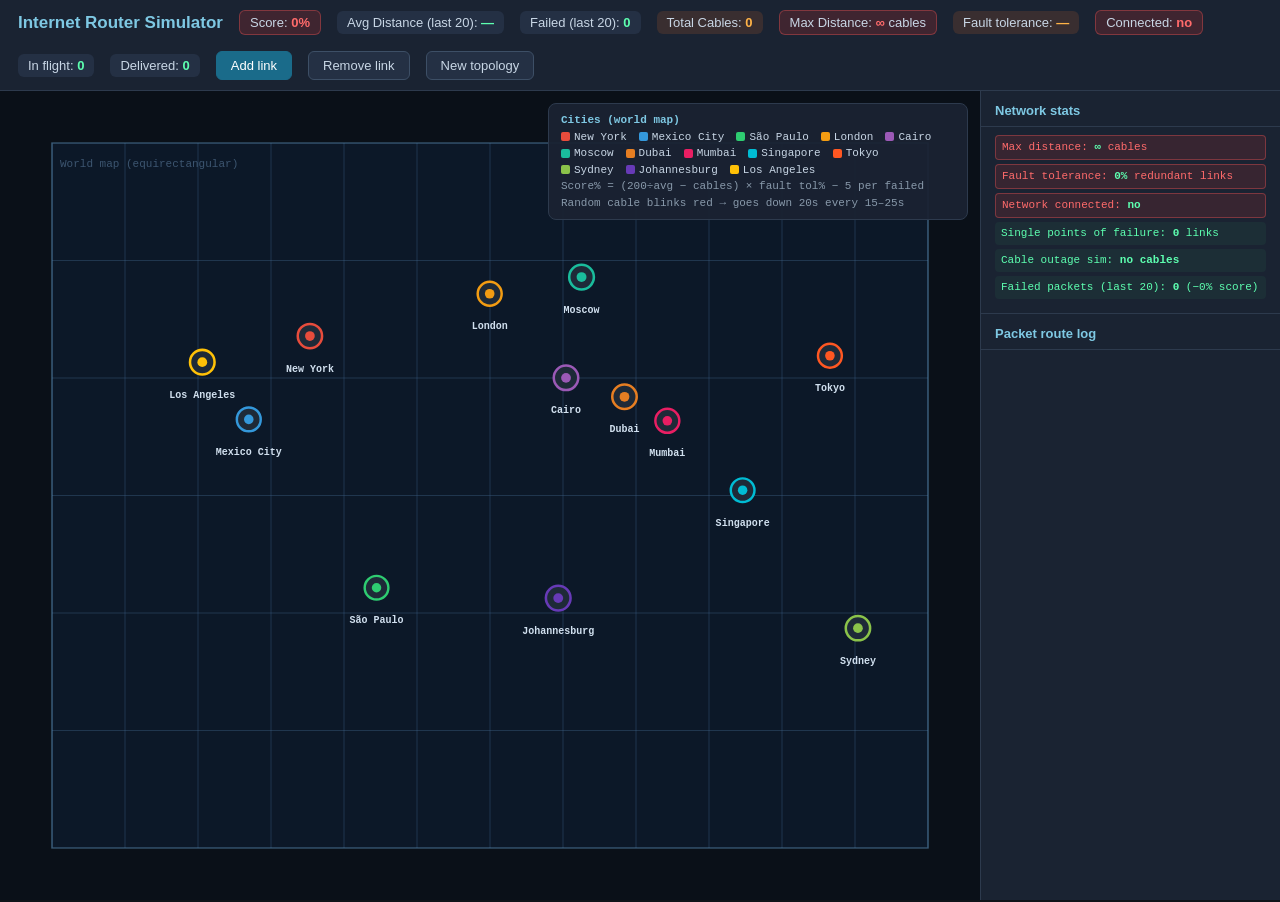
==== apps/metro.html @ 2a33675d "first commit" ====
<!DOCTYPE html>
<html lang="en">
<head>
<meta charset="UTF-8">
<title>Router Network — Internet Simulator</title>
<meta name="viewport" content="width=device-width, initial-scale=1">
<style>
* { box-sizing: border-box; margin: 0; padding: 0; }
body {
  font-family: "Segoe UI", Consolas, Arial, sans-serif;
  background: #0f1419;
  color: #c8d6e5;
  overflow: hidden;
  height: 100vh;
  display: flex;
  flex-direction: column;
}
#topbar {
  display: flex;
  align-items: center;
  gap: 16px;
  padding: 10px 18px;
  background: #1a2332;
  border-bottom: 1px solid #2d3a4d;
  flex-shrink: 0;
  flex-wrap: wrap;
}
#topbar h1 {
  font-size: 17px;
  font-weight: 700;
  color: #7ec8e3;
}
.stat {
  font-size: 13px;
  padding: 4px 10px;
  background: #243044;
  border-radius: 6px;
}
.stat strong { color: #5dffb0; }
.stat.good strong, #networkStats .good { color: #5dffb0; }
.stat.warn, #networkStats .warn { background: rgba(180, 90, 40, 0.2); }
.stat.warn strong, #networkStats .warn { color: #ffb347; }
.stat.bad, #networkStats .bad { background: rgba(160, 45, 45, 0.28); border: 1px solid rgba(255, 90, 90, 0.35); }
.stat.bad strong, #networkStats .bad { color: #ff6b6b; }
#networkStats .stat-line { display: block; margin-bottom: 4px; padding: 3px 6px; border-radius: 4px; }
#networkStats .stat-line.bad { background: rgba(160, 45, 45, 0.22); }
#networkStats .stat-line.warn { background: rgba(140, 90, 30, 0.18); }
#networkStats .stat-line.good { background: rgba(40, 120, 80, 0.12); }
button.tool {
  padding: 6px 14px;
  font-size: 13px;
  border: 1px solid #3d4f66;
  border-radius: 6px;
  background: #243044;
  color: #c8d6e5;
  cursor: pointer;
}
button.tool.active {
  background: #1a6b8a;
  color: #fff;
  border-color: #1a6b8a;
}
button.tool:hover:not(.active) { background: #2d3f55; }
#mainRow {
  flex: 1;
  display: flex;
  min-height: 0;
}
#gameWrap {
  flex: 1;
  position: relative;
  min-height: 0;
  min-width: 0;
}
canvas {
  display: block;
  width: 100%;
  height: 100%;
  cursor: crosshair;
}
#logPanel {
  width: 300px;
  flex-shrink: 0;
  display: flex;
  flex-direction: column;
  background: #1a2332;
  border-left: 1px solid #2d3a4d;
}
#logPanel h2 {
  font-size: 13px;
  font-weight: 700;
  color: #7ec8e3;
  padding: 12px 14px 8px;
  border-bottom: 1px solid #2d3a4d;
}
#networkStats {
  padding: 8px 14px 10px;
  font-size: 11px;
  line-height: 1.55;
  font-family: Consolas, monospace;
  border-bottom: 1px solid #2d3a4d;
  color: #a8c0d8;
}
#networkStats strong { color: #5dffb0; }
#routeLog {
  flex: 1;
  overflow-y: auto;
  padding: 8px 10px;
  font-family: Consolas, monospace;
  font-size: 11px;
  line-height: 1.45;
}
.log-entry {
  padding: 6px 8px;
  margin-bottom: 6px;
  background: #243044;
  border-radius: 5px;
  border-left: 3px solid #5dffb0;
}
.log-entry.stuck {
  border-left-color: #ff6b6b;
}
.log-entry .route { color: #a8c0d8; }
.log-entry .dist { color: #5dffb0; font-weight: bold; }
.log-entry.stuck .dist { color: #ff6b6b; }
#legend {
  position: absolute;
  top: 12px;
  right: 12px;
  left: auto;
  bottom: auto;
  max-width: min(420px, calc(100% - 24px));
  max-height: 140px;
  overflow-y: auto;
  background: rgba(26,35,50,0.94);
  border: 1px solid #2d3a4d;
  border-radius: 8px;
  padding: 8px 12px;
  font-size: 11px;
  line-height: 1.5;
  pointer-events: none;
  font-family: Consolas, monospace;
}
#legend .entry {
  display: inline-block;
  margin-right: 12px;
  white-space: nowrap;
}
#legend .swatch {
  display: inline-block;
  width: 9px;
  height: 9px;
  border-radius: 2px;
  margin-right: 4px;
  vertical-align: middle;
}
#toast {
  position: absolute;
  top: 12px;
  left: 12px;
  max-width: min(320px, calc(100% - 24px));
  background: rgba(10,20,35,0.92);
  color: #7ec8e3;
  padding: 8px 14px;
  border-radius: 8px;
  font-size: 12px;
  font-family: Consolas, monospace;
  pointer-events: none;
  opacity: 0;
  transition: opacity 0.35s;
  border: 1px solid #2d5a6e;
  z-index: 2;
}
#toast.show { opacity: 1; }
</style>
</head>
<body>

<div id="topbar">
  <h1>Internet Router Simulator</h1>
  <div class="stat" id="statScore">Score: <strong id="scoreVal">100%</strong></div>
  <div class="stat" id="statAvg">Avg Distance (last 20): <strong id="avgDistVal">—</strong></div>
  <div class="stat" id="statFailed">Failed (last 20): <strong id="failedWindowVal">0</strong></div>
  <div class="stat" id="statCables">Total Cables: <strong id="lineVal">0</strong></div>
  <div class="stat" id="statMaxPath">Max Distance: <strong id="maxDistVal">—</strong> cables</div>
  <div class="stat" id="statFault">Fault tolerance: <strong id="faultTolVal">—</strong></div>
  <div class="stat" id="statConnected">Connected: <strong id="connectedVal">no</strong></div>
  <div class="stat" id="statInflight">In flight: <strong id="waitingVal">0</strong></div>
  <div class="stat" id="statDelivered">Delivered: <strong id="deliveredVal">0</strong></div>
  <button class="tool active" id="drawBtn" type="button">Add link</button>
  <button class="tool" id="eraseBtn" type="button">Remove link</button>
  <button class="tool" id="resetBtn" type="button">New topology</button>
</div>

<div id="mainRow">
  <div id="gameWrap">
    <canvas id="canvas"></canvas>
    <div id="toast"></div>
    <div id="legend"></div>
  </div>
  <aside id="logPanel">
    <h2>Network stats</h2>
    <div id="networkStats"></div>
    <h2>Packet route log</h2>
    <div id="routeLog"></div>
  </aside>
</div>

<script>
(function () {
  const PACKET_WINDOW = 20;
  const FAILED_SCORE_PENALTY = 5;
  const PACKET_FAIL_TIME = 22;
  const MAP_MARGIN = 52;
  const ROUTER_R = 22;
  const PACKET_R = 4;
  const PACKET_SPEED = 140;
  const ROUTER_PAUSE = 0.12;
  const LINK_COLOR = "#5a9fd4";
  const LINK_DOWN_COLOR = "rgba(90, 45, 45, 0.35)";
  const MAX_LOG_ENTRIES = 80;
  const OUTAGE_WAIT_MIN = 10;
  const OUTAGE_WAIT_MAX = 15;
  const OUTAGE_BLINK_TIME = 3;
  const OUTAGE_SOLID_TIME = 1;
  const OUTAGE_DOWN_TIME = 15;

  const CITIES = [
    { name: "New York", lat: 40.71, lon: -74.01 },
    { name: "Mexico City", lat: 19.43, lon: -99.13 },
    { name: "São Paulo", lat: -23.55, lon: -46.63 },
    { name: "London", lat: 51.51, lon: -0.13 },
    { name: "Cairo", lat: 30.04, lon: 31.24 },
    { name: "Moscow", lat: 55.76, lon: 37.62 },
    { name: "Dubai", lat: 25.20, lon: 55.27 },
    { name: "Mumbai", lat: 19.08, lon: 72.88 },
    { name: "Singapore", lat: 1.35, lon: 103.82 },
    { name: "Tokyo", lat: 35.68, lon: 139.69 },
    { name: "Sydney", lat: -33.87, lon: 151.21 },
    { name: "Johannesburg", lat: -26.20, lon: 28.04 },
    { name: "Los Angeles", lat: 34.05, lon: -118.24 },
  ];

  const ROUTER_COLORS = [
    "#e74c3c", "#3498db", "#2ecc71", "#f39c12", "#9b59b6",
    "#1abc9c", "#e67e22", "#e91e63", "#00bcd4", "#ff5722",
    "#8bc34a", "#673ab7", "#ffc107",
  ];

  const canvas = document.getElementById("canvas");
  const ctx = canvas.getContext("2d");
  const scoreEl = document.getElementById("scoreVal");
  const avgDistEl = document.getElementById("avgDistVal");
  const lineEl = document.getElementById("lineVal");
  const failedWindowEl = document.getElementById("failedWindowVal");
  const maxDistEl = document.getElementById("maxDistVal");
  const faultTolEl = document.getElementById("faultTolVal");
  const deliveredEl = document.getElementById("deliveredVal");
  const connectedEl = document.getElementById("connectedVal");
  const waitingEl = document.getElementById("waitingVal");
  const legendEl = document.getElementById("legend");
  const toastEl = document.getElementById("toast");
  const routeLogEl = document.getElementById("routeLog");
  const networkStatsEl = document.getElementById("networkStats");

  let W, H, routers, links, packets, particles;
  let delivered = 0, selectedRouter = null, mode = "draw";
  let spawnTimer = 0, lastTime = 0;
  let recentPacketResults = [];
  let outage = { phase: "wait", linkIndex: -1, timer: OUTAGE_WAIT_MIN };

  function toast(msg) {
    toastEl.textContent = msg;
    toastEl.classList.add("show");
    clearTimeout(toast._t);
    toast._t = setTimeout(() => toastEl.classList.remove("show"), 2200);
  }

  function resize() {
    const wrap = document.getElementById("gameWrap");
    const dpr = window.devicePixelRatio || 1;
    W = wrap.clientWidth;
    H = wrap.clientHeight;
    canvas.width = W * dpr;
    canvas.height = H * dpr;
    canvas.style.width = W + "px";
    canvas.style.height = H + "px";
    ctx.setTransform(dpr, 0, 0, dpr, 0, 0);
  }

  function rand(a, b) { return a + Math.random() * (b - a); }

  function dist(a, b) {
    return Math.hypot(a.x - b.x, a.y - b.y);
  }

  function geoToCanvas(lat, lon) {
    const mapW = W - 2 * MAP_MARGIN;
    const mapH = H - 2 * MAP_MARGIN;
    return {
      x: MAP_MARGIN + ((lon + 180) / 360) * mapW,
      y: MAP_MARGIN + ((90 - lat) / 180) * mapH,
    };
  }

  function placeRouters() {
    routers = CITIES.map((city, i) => {
      const pos = geoToCanvas(city.lat, city.lon);
      return {
        x: pos.x,
        y: pos.y,
        id: i,
        name: city.name,
        color: ROUTER_COLORS[i % ROUTER_COLORS.length],
        queue: [],
      };
    });
    buildLegend();
  }

  function repositionRouters() {
    routers.forEach((r, i) => {
      const pos = geoToCanvas(CITIES[i].lat, CITIES[i].lon);
      r.x = pos.x;
      r.y = pos.y;
    });
  }

  function buildLegend() {
    legendEl.innerHTML =
      "<strong style='color:#7ec8e3'>Cities (world map)</strong><br>" +
      routers.map(r =>
        `<span class="entry"><span class="swatch" style="background:${r.color}"></span>${r.name}</span>`
      ).join("") +
      "<br><span style='color:#8899aa'>Score% = (200÷avg − cables) × fault tol% − 5 per failed<br>Random cable blinks red → goes down 20s every 15–25s</span>";
  }

  function countInFlight() {
    let n = packets.length;
    routers.forEach(r => { n += r.queue.length; });
    return n;
  }

  function registerPacketSpawn(pkt) {
    recentPacketResults.push({ pktId: pkt.id, delivered: false, failed: false, distance: null });
    if (recentPacketResults.length > PACKET_WINDOW) {
      recentPacketResults.shift();
    }
  }

  function markPacketDelivered(pkt) {
    const entry = recentPacketResults.find(r => r.pktId === pkt.id);
    if (entry) {
      entry.delivered = true;
      entry.failed = false;
      entry.distance = pkt.cables;
    }
  }

  function markPacketFailed(pkt) {
    const entry = recentPacketResults.find(r => r.pktId === pkt.id);
    if (entry && !entry.delivered) {
      entry.failed = true;
    }
  }

  function removePacketFromNetwork(pkt) {
    routers.forEach(r => {
      r.queue = r.queue.filter(p => p.id !== pkt.id);
    });
    packets = packets.filter(p => p.id !== pkt.id);
  }

  function failPacket(pkt, reason) {
    if (pkt.failed) return;
    pkt.failed = true;
    markPacketFailed(pkt);
    removePacketFromNetwork(pkt);
    const src = routers[pkt.srcRouter];
    const dest = routers[pkt.destRouter];
    const route = (pkt.routeCities || [src.name]).join(" → ");
    addLogEntry(
      `<div>${src.name} → ${dest.name}</div>` +
      `<div class="route">${route}</div>` +
      `<div class="dist">failed: ${reason}</div>`,
      true
    );
  }

  function averageDistanceWindow() {
    const deliveredEntries = recentPacketResults.filter(r => r.delivered && r.distance != null);
    if (!deliveredEntries.length) return null;
    return deliveredEntries.reduce((s, r) => s + r.distance, 0) / deliveredEntries.length;
  }

  function failedInWindow() {
    return recentPacketResults.filter(r => r.failed).length;
  }

  function computeScore() {
    const avgCable = averageDistanceWindow();
    const cableNum = links.length;
    const faultPercent = links.length ? computeFaultTolerance() : 0;
    let raw = 100;

    if (avgCable !== null && avgCable > 0) {
      raw = (200 / avgCable - cableNum) * (faultPercent / 100);
    } else {
        raw = 0;
    }
    raw -= failedInWindow() * FAILED_SCORE_PENALTY;
    return Math.max(0, Math.min(100, Math.round(raw)));
  }

  function tintStat(statBoxId, strongId, state) {
    const box = document.getElementById(statBoxId);
    const strong = document.getElementById(strongId);
    if (!box || !strong) return;
    box.classList.remove("good", "warn", "bad");
    strong.classList.remove("good", "warn", "bad");
    if (state) {
      box.classList.add(state);
      strong.classList.add(state);
    }
  }

  function bfsDistances(start) {
    const adj = buildAdj();
    const dist = routers.map(() => Infinity);
    dist[start] = 0;
    const q = [start];
    while (q.length) {
      const cur = q.shift();
      for (const e of adj[cur]) {
        if (dist[e.router] === Infinity) {
          dist[e.router] = dist[cur] + 1;
          q.push(e.router);
        }
      }
    }
    return dist;
  }

  function isConnectedExcludingLink(skipLinkIdx) {
    if (routers.length <= 1) return true;
    const visited = new Set([0]);
    const q = [0];
    while (q.length) {
      const cur = q.shift();
      links.forEach((ln, li) => {
        if (li === skipLinkIdx) return;
        const next = ln.a === cur ? ln.b : ln.b === cur ? ln.a : -1;
        if (next >= 0 && !visited.has(next)) {
          visited.add(next);
          q.push(next);
        }
      });
    }
    return visited.size === routers.length;
  }

  function computeMaxDistance() {
    if (routers.length < 2) return 0;
    if (links.length === 0) return "∞";
    let maxCables = 0;
    let reachablePairs = 0;
    for (let i = 0; i < routers.length; i++) {
      const dists = bfsDistances(i);
      for (let j = i + 1; j < routers.length; j++) {
        if (dists[j] === Infinity) continue;
        reachablePairs++;
        maxCables = Math.max(maxCables, dists[j]);
      }
    }
    return reachablePairs === 0 ? "∞" : maxCables;
  }

  function computeFaultTolerance() {
    if (links.length === 0) return 0;
    let survived = 0;
    for (let i = 0; i < links.length; i++) {
      if (isConnectedExcludingLink(i)) survived++;
    }
    return Math.round((survived / links.length) * 100);
  }

  function isNetworkConnected() {
    if (routers.length <= 1) return true;
    if (!links.some(linkIsUp)) return false;
    const adj = buildAdj();
    const visited = new Set([0]);
    const q = [0];
    while (q.length) {
      const cur = q.shift();
      for (const e of adj[cur]) {
        if (!visited.has(e.router)) {
          visited.add(e.router);
          q.push(e.router);
        }
      }
    }
    return visited.size === routers.length;
  }

  function statClass(kind) {
    return kind ? `stat-line ${kind}` : "stat-line";
  }

  function updateNetworkStatsPanel() {
    const maxD = computeMaxDistance();
    const fault = computeFaultTolerance();
    const connected = isNetworkConnected();
    const bridges = links.length - Math.round((fault / 100) * links.length);
    const failed = failedInWindow();

    const maxClass = maxD === "∞" || maxD >= 7 ? "bad" : maxD >= 4 ? "warn" : "good";
    const faultClass = fault < 40 ? "bad" : fault < 70 ? "warn" : "good";
    const connClass = connected ? "good" : "bad";
    const bridgeClass = bridges >= 6 ? "bad" : bridges >= 3 ? "warn" : "good";
    const failClass = failed > 0 ? "bad" : "good";
    const outageLine = getOutageStatusLine();
    const outageClass = outage.phase === "down" ? "bad" : outage.phase === "wait" ? "good" : "warn";

    networkStatsEl.innerHTML =
      `<span class="${statClass(maxClass)}">Max distance: <strong>${maxD}</strong> cable${maxD === 1 ? "" : "s"}</span>` +
      `<span class="${statClass(faultClass)}">Fault tolerance: <strong>${fault}%</strong> redundant links</span>` +
      `<span class="${statClass(connClass)}">Network connected: <strong>${connected ? "yes" : "no"}</strong></span>` +
      `<span class="${statClass(bridgeClass)}">Single points of failure: <strong>${bridges}</strong> link${bridges === 1 ? "" : "s"}</span>` +
      `<span class="${statClass(outageClass)}">Cable outage sim: <strong>${outageLine}</strong></span>` +
      `<span class="${statClass(failClass)}">Failed packets (last 20): <strong>${failed}</strong> (−${failed * FAILED_SCORE_PENALTY}% score)</span>`;
  }

  function getOutageStatusLine() {
    if (links.length === 0) return "no cables";
    if (outage.phase === "wait") return `next fault in ${Math.ceil(outage.timer)}s`;
    if (outage.linkIndex < 0) return "—";
    const name = linkLabel(outage.linkIndex);
    if (outage.phase === "blink") return `${name} · blinking (${Math.ceil(outage.timer)}s)`;
    if (outage.phase === "solid") return `${name} · critical (${Math.ceil(outage.timer)}s)`;
    if (outage.phase === "down") return `${name} · DOWN (${Math.ceil(outage.timer)}s)`;
    return "—";
  }

  function addLogEntry(html, stuck) {
    const el = document.createElement("div");
    el.className = "log-entry" + (stuck ? " stuck" : "");
    el.innerHTML = html;
    routeLogEl.insertBefore(el, routeLogEl.firstChild);
    while (routeLogEl.children.length > MAX_LOG_ENTRIES) {
      routeLogEl.removeChild(routeLogEl.lastChild);
    }
  }

  function logDelivery(pkt) {
    const src = routers[pkt.srcRouter];
    const dest = routers[pkt.destRouter];
    const route = pkt.routeCities.join(" → ");
    const dist = pkt.cables;
    addLogEntry(
      `<div>${src.name} → ${dest.name}</div>` +
      `<div class="route">${route}</div>` +
      `<div class="dist">distance: ${dist} cable${dist === 1 ? "" : "s"}</div>`
    );
  }

  function linkKey(a, b) {
    return a < b ? a + "-" + b : b + "-" + a;
  }

  function findLink(a, b) {
    const key = linkKey(a, b);
    return links.findIndex(l => linkKey(l.a, l.b) === key);
  }

  function initGame() {
    placeRouters();
    links = [];
    packets = [];
    particles = [];
    recentPacketResults = [];
    delivered = 0;
    selectedRouter = null;
    spawnTimer = 0;
    routeLogEl.innerHTML = "";
    outage = { phase: "wait", linkIndex: -1, timer: randOutageWait() };
    updateUI();
  }

  function routerAt(mx, my) {
    for (let i = routers.length - 1; i >= 0; i--) {
      const r = routers[i];
      if (Math.hypot(mx - r.x, my - r.y) <= ROUTER_R + 10) return i;
    }
    return -1;
  }

  function linkAt(mx, my) {
    let best = -1, bestD = 14;
    links.forEach((ln, i) => {
      const a = routers[ln.a], b = routers[ln.b];
      const d = pointSegDist(mx, my, a.x, a.y, b.x, b.y);
      if (d < bestD) { bestD = d; best = i; }
    });
    return best;
  }

  function pointSegDist(px, py, x1, y1, x2, y2) {
    const dx = x2 - x1, dy = y2 - y1;
    const len2 = dx * dx + dy * dy;
    if (len2 < 1e-6) return Math.hypot(px - x1, py - y1);
    let t = ((px - x1) * dx + (py - y1) * dy) / len2;
    t = Math.max(0, Math.min(1, t));
    return Math.hypot(px - x1 - t * dx, py - y1 - t * dy);
  }

  function linkIsUp(ln) {
    return (ln.status || "up") !== "down";
  }

  function randOutageWait() {
    return rand(OUTAGE_WAIT_MIN, OUTAGE_WAIT_MAX);
  }

  function linkLabel(li) {
    const ln = links[li];
    return routers[ln.a].name + " ↔ " + routers[ln.b].name;
  }

  function buildAdj() {
    const adj = routers.map(() => []);
    links.forEach((ln, li) => {
      if (!linkIsUp(ln)) return;
      adj[ln.a].push({ router: ln.b, link: li });
      adj[ln.b].push({ router: ln.a, link: li });
    });
    return adj;
  }

  function bfsPath(from, to) {
    if (from === to) return [from];
    const adj = buildAdj();
    const parent = new Map();
    const q = [from];
    const visited = new Set([from]);
    while (q.length) {
      const cur = q.shift();
      if (cur === to) {
        const path = [to];
        let step = to;
        while (parent.has(step)) {
          step = parent.get(step);
          path.unshift(step);
        }
        return path;
      }
      for (const e of adj[cur]) {
        if (!visited.has(e.router)) {
          visited.add(e.router);
          parent.set(e.router, cur);
          q.push(e.router);
        }
      }
    }
    return null;
  }

  function addLink(a, b) {
    if (a === b) return;
    if (findLink(a, b) >= 0) {
      toast("Link already exists");
      return;
    }
    const len = dist(routers[a], routers[b]);
    links.push({ a, b, len, status: "up" });
    if (links.length === 1) {
      outage = { phase: "wait", linkIndex: -1, timer: randOutageWait() };
    }
    spawnParticle(
      (routers[a].x + routers[b].x) / 2,
      (routers[a].y + routers[b].y) / 2,
      "cost", links.length + " cables"
    );
    updateUI();
    toast(`Link ${routers[a].name} ↔ ${routers[b].name}`);
  }

  function ejectPacketsFromLink(linkIdx) {
    const stranded = packets.filter(p => p.state === "flight" && p.linkIndex === linkIdx);
    stranded.forEach(pkt => {
      pkt.state = "queued";
      pkt.t = 0;
      pkt.pause = ROUTER_PAUSE;
      routers[pkt.fromRouter].queue.push(pkt);
    });
    packets = packets.filter(p => !(p.state === "flight" && p.linkIndex === linkIdx));
  }

  function pickRandomLinkIndex() {
    const up = links.map((ln, i) => i).filter(i => links[i].status === "up");
    if (!up.length) return -1;
    return up[Math.floor(Math.random() * up.length)];
  }

  function updateOutageSimulation(dt) {
    if (links.length === 0) {
      outage.phase = "wait";
      outage.linkIndex = -1;
      outage.timer = randOutageWait();
      return;
    }

    outage.timer -= dt;

    if (outage.phase === "wait") {
      if (outage.timer <= 0) {
        const li = pickRandomLinkIndex();
        if (li < 0) {
          outage.timer = randOutageWait();
          return;
        }
        outage.linkIndex = li;
        links[li].status = "blink";
        outage.phase = "blink";
        outage.timer = OUTAGE_BLINK_TIME;
        toast("Cable fault: " + linkLabel(li) + " (blinking)");
        addLogEntry(
          `<div>Cable outage sim</div>` +
          `<div class="route">${linkLabel(li)}</div>` +
          `<div class="dist">warning — blinking red</div>`,
          true
        );
      }
      return;
    }

    const li = outage.linkIndex;
    if (li < 0 || !links[li]) {
      outage.phase = "wait";
      outage.timer = randOutageWait();
      return;
    }

    if (outage.phase === "blink") {
      if (outage.timer <= 0) {
        links[li].status = "solid";
        outage.phase = "solid";
        outage.timer = OUTAGE_SOLID_TIME;
      }
      return;
    }

    if (outage.phase === "solid") {
      if (outage.timer <= 0) {
        links[li].status = "down";
        outage.phase = "down";
        outage.timer = OUTAGE_DOWN_TIME;
        ejectPacketsFromLink(li);
        toast("Cable DOWN: " + linkLabel(li) + " (20s)");
        addLogEntry(
          `<div>Cable outage sim</div>` +
          `<div class="route">${linkLabel(li)}</div>` +
          `<div class="dist">OFF — no traffic for 20s</div>`,
          true
        );
      }
      return;
    }

    if (outage.phase === "down") {
      if (outage.timer <= 0) {
        links[li].status = "up";
        outage.linkIndex = -1;
        outage.phase = "wait";
        outage.timer = randOutageWait();
        toast("Cable restored — next fault in " + Math.round(outage.timer) + "s");
        addLogEntry(
          `<div>Cable outage sim</div>` +
          `<div class="route">${linkLabel(li)}</div>` +
          `<div class="dist">restored</div>`
        );
      }
    }
  }

  function removeLink(i) {
    if (i < 0) return;
    if (outage.linkIndex === i) {
      outage.phase = "wait";
      outage.linkIndex = -1;
      outage.timer = randOutageWait();
    } else if (outage.linkIndex > i) {
      outage.linkIndex--;
    }
    links.splice(i, 1);
    packets = packets.filter(p => {
      if (p.state === "flight" && p.linkIndex === i) return false;
      if (p.state === "flight" && p.linkIndex > i) p.linkIndex--;
      return true;
    });
    routers.forEach(r => {
      r.queue = r.queue.filter(pkt => {
        const path = bfsPath(r.id, pkt.destRouter);
        return path && path.length > 1;
      });
    });
    updateUI();
  }

  function spawnPacket() {
    if (routers.length < 2) return;
    const src = Math.floor(Math.random() * routers.length);
    let dest = Math.floor(Math.random() * routers.length);
    while (dest === src) dest = Math.floor(Math.random() * routers.length);

    const path = bfsPath(src, dest);
    const pkt = {
      id: Math.random(),
      srcRouter: src,
      destRouter: dest,
      cables: 0,
      routeCities: [routers[src].name],
      failed: false,
      path: path,
      state: "queued",
      pause: 0,
      anim: Math.random() * Math.PI * 2,
      t: 0,
      linkIndex: -1,
      fromRouter: src,
      toRouter: dest,
      age: 0,
    };
    registerPacketSpawn(pkt);

    if (path && path.length > 1) {
      routers[src].queue.push(pkt);
      spawnParticle(routers[src].x, routers[src].y - 28, "spawn",
        routers[src].name + " → " + routers[dest].name);
    } else {
      routers[src].queue.push(pkt);
    }
  }

  function spawnParticle(x, y, kind, text) {
    particles.push({ x, y, kind, text, life: 1, vy: kind === "cost" ? -0.7 : -1.1 });
  }

  function deliverPacket(pkt, atRouter) {
    delivered++;
    const r = routers[atRouter];
    markPacketDelivered(pkt);
    logDelivery(pkt);
    spawnParticle(r.x, r.y, "deliver", pkt.cables + " cable" + (pkt.cables === 1 ? "" : "s"));
    particles.push({
      x: r.x, y: r.y, kind: "burst", life: 0.7,
      angle: Math.random() * Math.PI * 2,
    });
    updateUI();
  }

  function startFlight(pkt, from, to) {
    const li = findLink(from, to);
    if (li < 0) return false;
    if (!linkIsUp(links[li])) return false;
    pkt.state = "flight";
    pkt.linkIndex = li;
    pkt.fromRouter = from;
    pkt.toRouter = to;
    pkt.t = 0;
    return true;
  }

  function processRouterQueue(routerIdx, dt) {
    const r = routers[routerIdx];
    const remaining = [];

    r.queue.forEach(pkt => {
      if (pkt.failed) return;

      if (pkt.pause > 0) {
        pkt.pause -= dt;
        remaining.push(pkt);
        return;
      }

      if (routerIdx === pkt.destRouter) {
        deliverPacket(pkt, routerIdx);
        return;
      }

      pkt.path = bfsPath(routerIdx, pkt.destRouter);
      if (!pkt.path || pkt.path.length < 2) {
        pkt.anim += dt * 5;
        remaining.push(pkt);
        return;
      }

      const next = pkt.path[1];
      if (!startFlight(pkt, routerIdx, next)) {
        remaining.push(pkt);
        return;
      }
      packets.push(pkt);
      spawnParticle(r.x, r.y + 8, "forward", "→ " + routers[next].name);
    });

    r.queue = remaining;
  }

  function updatePackets(dt) {
    const stillFlying = [];
    packets.forEach(pkt => {
      if (pkt.state !== "flight" || pkt.failed) return;

      const ln = links[pkt.linkIndex];
      if (!ln) return;

      const segLen = ln.len || 1;
      pkt.t += (PACKET_SPEED * dt) / segLen;

      if (pkt.t >= 1) {
        pkt.t = 1;
        pkt.state = "queued";
        pkt.pause = ROUTER_PAUSE;
        pkt.cables++;
        pkt.routeCities.push(routers[pkt.toRouter].name);
        routers[pkt.toRouter].queue.push(pkt);
      } else {
        stillFlying.push(pkt);
      }
    });
    packets = stillFlying;

    routers.forEach((_, i) => processRouterQueue(i, dt));

    const toFail = [];
    routers.forEach(r => {
      r.queue.forEach(pkt => {
        pkt.age = (pkt.age || 0) + dt;
        const path = bfsPath(r.id, pkt.destRouter);
        if (pkt.age > 14 && (!path || path.length < 2)) {
          toFail.push({ pkt, reason: "no route" });
        } else if (pkt.age > PACKET_FAIL_TIME) {
          toFail.push({ pkt, reason: "timeout" });
        }
      });
    });
    packets.forEach(pkt => {
      pkt.age = (pkt.age || 0) + dt;
      if (pkt.age > PACKET_FAIL_TIME) {
        toFail.push({ pkt, reason: "timeout" });
      }
    });
    const failedIds = new Set();
    toFail.forEach(({ pkt, reason }) => {
      if (!failedIds.has(pkt.id)) {
        failedIds.add(pkt.id);
        failPacket(pkt, reason);
      }
    });

    spawnTimer += dt;
    const interval = Math.max(0.9, 2.2 - links.length * 0.1);
    if (spawnTimer > interval) {
      spawnTimer = 0;
      if (Math.random() < 0.88) spawnPacket();
    }
    updateOutageSimulation(dt);
    updateUI();
  }

  function updateParticles(dt) {
    particles = particles.filter(p => {
      p.life -= dt * 0.85;
      p.y += (p.vy || 0) * 22 * dt;
      if (p.kind === "burst") {
        p.x += Math.cos(p.angle) * 35 * dt;
        p.y += Math.sin(p.angle) * 35 * dt;
      }
      return p.life > 0;
    });
  }

  function updateUI() {
    const avg = averageDistanceWindow();
    const score = computeScore();
    const failed = failedInWindow();
    const maxD = computeMaxDistance();
    const fault = links.length ? computeFaultTolerance() : 0;
    const connected = isNetworkConnected();
    const inFlight = countInFlight();

    scoreEl.textContent = score + "%";
    avgDistEl.textContent = avg === null ? "—" : avg.toFixed(2);
    lineEl.textContent = links.length;
    failedWindowEl.textContent = failed;
    maxDistEl.textContent = maxD;
    faultTolEl.textContent = links.length ? fault + "%" : "—";
    connectedEl.textContent = connected ? "yes" : "no";
    deliveredEl.textContent = delivered;
    waitingEl.textContent = inFlight;

    tintStat("statScore", "scoreVal", score < 40 ? "bad" : score < 70 ? "warn" : "good");
    tintStat("statAvg", "avgDistVal", avg === null ? null : avg > 6 ? "bad" : avg > 4 ? "warn" : "good");
    tintStat("statFailed", "failedWindowVal", failed > 0 ? "bad" : "good");
    tintStat("statMaxPath", "maxDistVal", maxD === "∞" || maxD >= 7 ? "bad" : maxD >= 4 ? "warn" : links.length ? "good" : "warn");
    tintStat("statFault", "faultTolVal", !links.length ? "warn" : fault < 40 ? "bad" : fault < 70 ? "warn" : "good");
    tintStat("statConnected", "connectedVal", connected ? "good" : "bad");
    tintStat("statInflight", "waitingVal", inFlight > 12 ? "bad" : inFlight > 6 ? "warn" : null);
    tintStat("statCables", "lineVal", links.length === 0 ? "warn" : null);

    updateNetworkStatsPanel();
  }

  function packetPos(pkt) {
    const ln = links[pkt.linkIndex];
    const a = routers[ln.a], b = routers[ln.b];
    const from = pkt.fromRouter === ln.a ? a : b;
    const to = pkt.fromRouter === ln.a ? b : a;
    const t = pkt.t;
    return {
      x: from.x + (to.x - from.x) * t,
      y: from.y + (to.y - from.y) * t,
    };
  }

  function drawRouter(r, i, selected) {
    const pulse = 1 + Math.sin(Date.now() / 500 + i) * 0.02;

    if (selected) {
      ctx.beginPath();
      ctx.arc(r.x, r.y, ROUTER_R + 12, 0, Math.PI * 2);
      ctx.fillStyle = "rgba(93,255,176,0.15)";
      ctx.fill();
    }

    ctx.save();
    ctx.translate(r.x, r.y);
    ctx.scale(pulse, pulse);

    ctx.fillStyle = "#1e2a38";
    ctx.strokeStyle = r.color;
    ctx.lineWidth = 2.5;
    ctx.beginPath();
    ctx.arc(0, 0, ROUTER_R * 0.55, 0, Math.PI * 2);
    ctx.fill();
    ctx.stroke();

    ctx.fillStyle = r.color;
    ctx.beginPath();
    ctx.arc(0, 0, ROUTER_R * 0.22, 0, Math.PI * 2);
    ctx.fill();

    ctx.restore();
  }

  function drawCityLabel(r) {
    ctx.fillStyle = "rgba(220,235,250,0.95)";
    ctx.font = "bold 10px Consolas, monospace";
    ctx.textAlign = "center";
    ctx.textBaseline = "top";
    const label = r.name.length > 14 ? r.name.slice(0, 13) + "…" : r.name;
    ctx.fillText(label, r.x, r.y + ROUTER_R + 6);
  }

  function roundRect(x, y, w, h, rad) {
    ctx.beginPath();
    ctx.moveTo(x + rad, y);
    ctx.lineTo(x + w - rad, y);
    ctx.quadraticCurveTo(x + w, y, x + w, y + rad);
    ctx.lineTo(x + w, y + h - rad);
    ctx.quadraticCurveTo(x + w, y + h, x + w - rad, y + h);
    ctx.lineTo(x + rad, y + h);
    ctx.quadraticCurveTo(x, y + h, x, y + h - rad);
    ctx.lineTo(x, y + rad);
    ctx.quadraticCurveTo(x, y, x + rad, y);
    ctx.closePath();
  }

  function drawWorldMap() {
    const m = MAP_MARGIN;
    const mapW = W - 2 * m;
    const mapH = H - 2 * m;

    ctx.fillStyle = "#0c1828";
    ctx.fillRect(m, m, mapW, mapH);

    ctx.strokeStyle = "rgba(70,110,150,0.35)";
    ctx.lineWidth = 1;
    for (let lon = -180; lon <= 180; lon += 30) {
      const x = m + ((lon + 180) / 360) * mapW;
      ctx.beginPath();
      ctx.moveTo(x, m);
      ctx.lineTo(x, m + mapH);
      ctx.stroke();
    }
    for (let lat = -60; lat <= 60; lat += 30) {
      const y = m + ((90 - lat) / 180) * mapH;
      ctx.beginPath();
      ctx.moveTo(m, y);
      ctx.lineTo(m + mapW, y);
      ctx.stroke();
    }

    ctx.strokeStyle = "rgba(90,140,180,0.5)";
    ctx.lineWidth = 1.5;
    ctx.strokeRect(m, m, mapW, mapH);

    ctx.fillStyle = "rgba(120,160,200,0.45)";
    ctx.font = "11px Consolas, monospace";
    ctx.textAlign = "left";
    ctx.fillText("World map (equirectangular)", m + 8, m + 16);
  }

  function draw() {
    ctx.fillStyle = "#0a1018";
    ctx.fillRect(0, 0, W, H);
    drawWorldMap();

    links.forEach((ln, i) => {
      const a = routers[ln.a], b = routers[ln.b];
      const st = ln.status || "up";
      ctx.lineCap = "round";
      ctx.beginPath();
      ctx.moveTo(a.x, a.y);
      ctx.lineTo(b.x, b.y);

      if (st === "down") {
        ctx.setLineDash([10, 10]);
        ctx.strokeStyle = LINK_DOWN_COLOR;
        ctx.globalAlpha = 0.5;
        ctx.lineWidth = 3;
        ctx.stroke();
        ctx.setLineDash([]);
        ctx.globalAlpha = 1;
        const mx = (a.x + b.x) / 2, my = (a.y + b.y) / 2;
        ctx.strokeStyle = "#ff4444";
        ctx.lineWidth = 2;
        ctx.beginPath();
        ctx.moveTo(mx - 8, my - 8);
        ctx.lineTo(mx + 8, my + 8);
        ctx.moveTo(mx + 8, my - 8);
        ctx.lineTo(mx - 8, my + 8);
        ctx.stroke();
        return;
      }

      if (st === "blink") {
        const on = Math.sin(Date.now() / 120) > 0;
        ctx.strokeStyle = on ? "#ff5555" : "#992222";
        ctx.globalAlpha = on ? 0.95 : 0.55;
        ctx.lineWidth = 5;
      } else if (st === "solid") {
        ctx.strokeStyle = "#ff2222";
        ctx.globalAlpha = 1;
        ctx.lineWidth = 5;
      } else {
        ctx.strokeStyle = LINK_COLOR;
        ctx.globalAlpha = 0.7;
        ctx.lineWidth = 4;
      }
      ctx.stroke();
      ctx.globalAlpha = 1;
      if (st !== "down") {
        ctx.strokeStyle = "rgba(255,255,255,0.15)";
        ctx.lineWidth = 1.5;
        ctx.stroke();
      }
    });

    if (selectedRouter !== null && mode === "draw") {
      const r = routers[selectedRouter];
      ctx.setLineDash([5, 5]);
      ctx.strokeStyle = "#5dffb0";
      ctx.lineWidth = 2;
      ctx.beginPath();
      ctx.moveTo(r.x, r.y);
      ctx.lineTo(previewX, previewY);
      ctx.stroke();
      ctx.setLineDash([]);
    }

    routers.forEach((r, i) => drawRouter(r, i, selectedRouter === i));
    routers.forEach(drawCityLabel);

    routers.forEach(r => {
      const n = r.queue.length;
      for (let j = 0; j < Math.min(n, 10); j++) {
        const pkt = r.queue[j];
        const angle = (j / Math.max(1, n)) * Math.PI * 2 + pkt.anim;
        const orbit = ROUTER_R + 14 + (j % 3) * 5;
        const px = r.x + Math.cos(angle) * orbit;
        const py = r.y + Math.sin(angle) * orbit;
        const dest = routers[pkt.destRouter];
        ctx.beginPath();
        ctx.arc(px, py, PACKET_R, 0, Math.PI * 2);
        ctx.fillStyle = dest.color;
        ctx.fill();
        ctx.strokeStyle = "#fff";
        ctx.lineWidth = 1;
        ctx.stroke();
        if (j === 0 && n > 0) {
          ctx.fillStyle = "#8899aa";
          ctx.font = "8px Consolas, monospace";
          ctx.textAlign = "center";
          const dn = dest.name.length > 8 ? dest.name.slice(0, 7) + "…" : dest.name;
          ctx.fillText("→" + dn, px, py - 9);
        }
      }
    });

    packets.forEach(pkt => {
      if (pkt.state !== "flight") return;
      const pos = packetPos(pkt);
      const dest = routers[pkt.destRouter];
      ctx.beginPath();
      ctx.arc(pos.x, pos.y, PACKET_R + 1, 0, Math.PI * 2);
      ctx.fillStyle = dest.color;
      ctx.fill();
      ctx.strokeStyle = "#fff";
      ctx.lineWidth = 1.5;
      ctx.stroke();
      ctx.fillStyle = "rgba(200,220,240,0.9)";
      ctx.font = "8px Consolas, monospace";
      ctx.textAlign = "center";
      const dn = dest.name.length > 8 ? dest.name.slice(0, 7) + "…" : dest.name;
      ctx.fillText(dn, pos.x, pos.y - 10);
    });

    particles.forEach(p => {
      ctx.globalAlpha = Math.max(0, p.life);
      if (p.text) {
        ctx.fillStyle = p.kind === "cost" ? "#ff6b6b" : p.kind === "forward" ? "#54d4ff" : "#5dffb0";
        ctx.font = "bold 12px Consolas, monospace";
        ctx.textAlign = "center";
        ctx.fillText(p.text, p.x, p.y);
      } else if (p.kind === "burst") {
        ctx.fillStyle = "#5dffb0";
        ctx.beginPath();
        ctx.arc(p.x, p.y, 5 * p.life, 0, Math.PI * 2);
        ctx.fill();
      }
      ctx.globalAlpha = 1;
    });

  }

  let previewX = 0, previewY = 0;

  function loop(ts) {
    const dt = Math.min(0.05, (ts - lastTime) / 1000 || 0.016);
    lastTime = ts;
    routers.forEach(r => {
      r.queue.forEach(pkt => { pkt.anim += dt * 4; });
    });
    updatePackets(dt);
    updateParticles(dt);
    draw();
    requestAnimationFrame(loop);
  }

  canvas.addEventListener("mousemove", e => {
    const rect = canvas.getBoundingClientRect();
    previewX = e.clientX - rect.left;
    previewY = e.clientY - rect.top;
  });

  canvas.addEventListener("click", e => {
    const rect = canvas.getBoundingClientRect();
    const mx = e.clientX - rect.left;
    const my = e.clientY - rect.top;
    const ri = routerAt(mx, my);

    if (mode === "erase") {
      const li = linkAt(mx, my);
      if (li >= 0) {
        removeLink(li);
        toast("Link removed");
      }
      return;
    }

    if (ri < 0) {
      selectedRouter = null;
      return;
    }

    if (selectedRouter === null) {
      selectedRouter = ri;
    } else if (selectedRouter === ri) {
      selectedRouter = null;
    } else {
      addLink(selectedRouter, ri);
      selectedRouter = null;
    }
  });

  document.getElementById("drawBtn").addEventListener("click", () => {
    mode = "draw";
    document.getElementById("drawBtn").classList.add("active");
    document.getElementById("eraseBtn").classList.remove("active");
    selectedRouter = null;
  });
  document.getElementById("eraseBtn").addEventListener("click", () => {
    mode = "erase";
    document.getElementById("eraseBtn").classList.add("active");
    document.getElementById("drawBtn").classList.remove("active");
    selectedRouter = null;
  });
  document.getElementById("resetBtn").addEventListener("click", () => {
    initGame();
    toast("New topology");
  });

  window.addEventListener("resize", () => {
    resize();
    if (routers.length) repositionRouters();
  });

  resize();
  initGame();
  requestAnimationFrame(loop);
})();
</script>
</body>
</html>
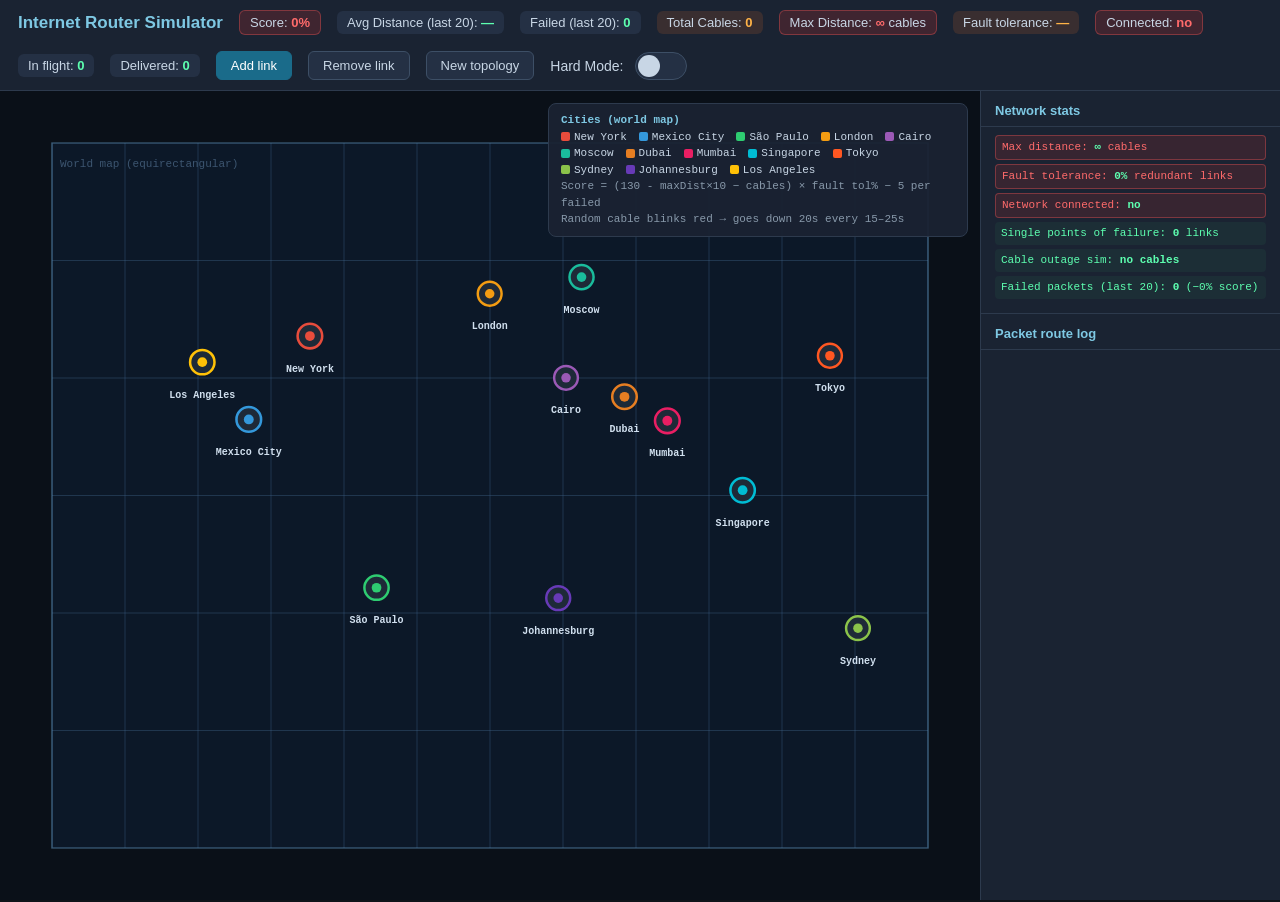
==== commit 8ef00d4f: "Fixed Metro" ====
--- a/apps/metro.html
+++ b/apps/metro.html
@@ -61,6 +61,67 @@
   border-color: #1a6b8a;
 }
 button.tool:hover:not(.active) { background: #2d3f55; }
+.toggle-container {
+  display: flex;
+  align-items: center;
+  gap: 12px;
+}
+
+.toggle-label {
+  font-size: 14px;
+  font-weight: 500;
+}
+
+/* Toggle Switch */
+.switch {
+  position: relative;
+  width: 52px;
+  height: 28px;
+}
+
+.switch input {
+  opacity: 0;
+  width: 0;
+  height: 0;
+}
+
+.slider {
+  position: absolute;
+  cursor: pointer;
+  inset: 0;
+  background: #243044;
+  border: 1px solid #3d4f66;
+  border-radius: 999px;
+  transition: 0.25s;
+}
+
+.slider:before {
+  content: "";
+  position: absolute;
+  height: 22px;
+  width: 22px;
+  left: 2px;
+  top: 2px;
+  background: #c8d6e5;
+  border-radius: 50%;
+  transition: 0.25s;
+}
+
+input:checked + .slider {
+  background: #1a6b8a;
+  border-color: #1a6b8a;
+}
+
+input:checked + .slider:before {
+  transform: translateX(24px);
+  background: white;
+}
+
+.status {
+  margin-top: 15px;
+  font-size: 14px;
+  color: #9fb3c8;
+}
 #mainRow {
   flex: 1;
   display: flex;
@@ -190,6 +251,14 @@
   <button class="tool active" id="drawBtn" type="button">Add link</button>
   <button class="tool" id="eraseBtn" type="button">Remove link</button>
   <button class="tool" id="resetBtn" type="button">New topology</button>
+  <div class="toggle-container">
+    <span class="toggle-label">Hard Mode:</span>
+  
+    <label class="switch">
+      <input type="checkbox" id="hardModeToggle">
+      <span class="slider"></span>
+    </label>
+  </div>
 </div>
 
 <div id="mainRow">
@@ -219,6 +288,7 @@
   const LINK_COLOR = "#5a9fd4";
   const LINK_DOWN_COLOR = "rgba(90, 45, 45, 0.35)";
   const MAX_LOG_ENTRIES = 80;
+  let OUTAGE_MODE = false;
   const OUTAGE_WAIT_MIN = 10;
   const OUTAGE_WAIT_MAX = 15;
   const OUTAGE_BLINK_TIME = 3;
@@ -332,7 +402,7 @@
       routers.map(r =>
         `<span class="entry"><span class="swatch" style="background:${r.color}"></span>${r.name}</span>`
       ).join("") +
-      "<br><span style='color:#8899aa'>Score% = (200÷avg − cables) × fault tol% − 5 per failed<br>Random cable blinks red → goes down 20s every 15–25s</span>";
+      "<br><span style='color:#8899aa'>Score = (130 - maxDist×10 − cables) × fault tol% − 5 per failed<br>Random cable blinks red → goes down 20s every 15–25s</span>";
   }
 
   function countInFlight() {
@@ -398,13 +468,13 @@
   }
 
   function computeScore() {
-    const avgCable = averageDistanceWindow();
+    const maxDist = computeMaxDistance();
     const cableNum = links.length;
     const faultPercent = links.length ? computeFaultTolerance() : 0;
     let raw = 100;
 
-    if (avgCable !== null && avgCable > 0) {
-      raw = (200 / avgCable - cableNum) * (faultPercent / 100);
+    if (maxDist !== null && maxDist > 0) {
+      raw = (130 - maxDist*10 - cableNum) * (faultPercent / 100);
     } else {
         raw = 0;
     }
@@ -702,7 +772,8 @@
   }
 
   function updateOutageSimulation(dt) {
-    if (links.length === 0) {
+    console.log(OUTAGE_MODE);
+    if (!OUTAGE_MODE || (links.length === 0 || !isNetworkConnected())) {
       outage.phase = "wait";
       outage.linkIndex = -1;
       outage.timer = randOutageWait();
@@ -1311,6 +1382,10 @@
     initGame();
     toast("New topology");
   });
+  document.getElementById("hardModeToggle").addEventListener("change", () => {
+    OUTAGE_MODE = document.getElementById("hardModeToggle").checked;
+    console.log(OUTAGE_MODE)
+  });
 
   window.addEventListener("resize", () => {
     resize();
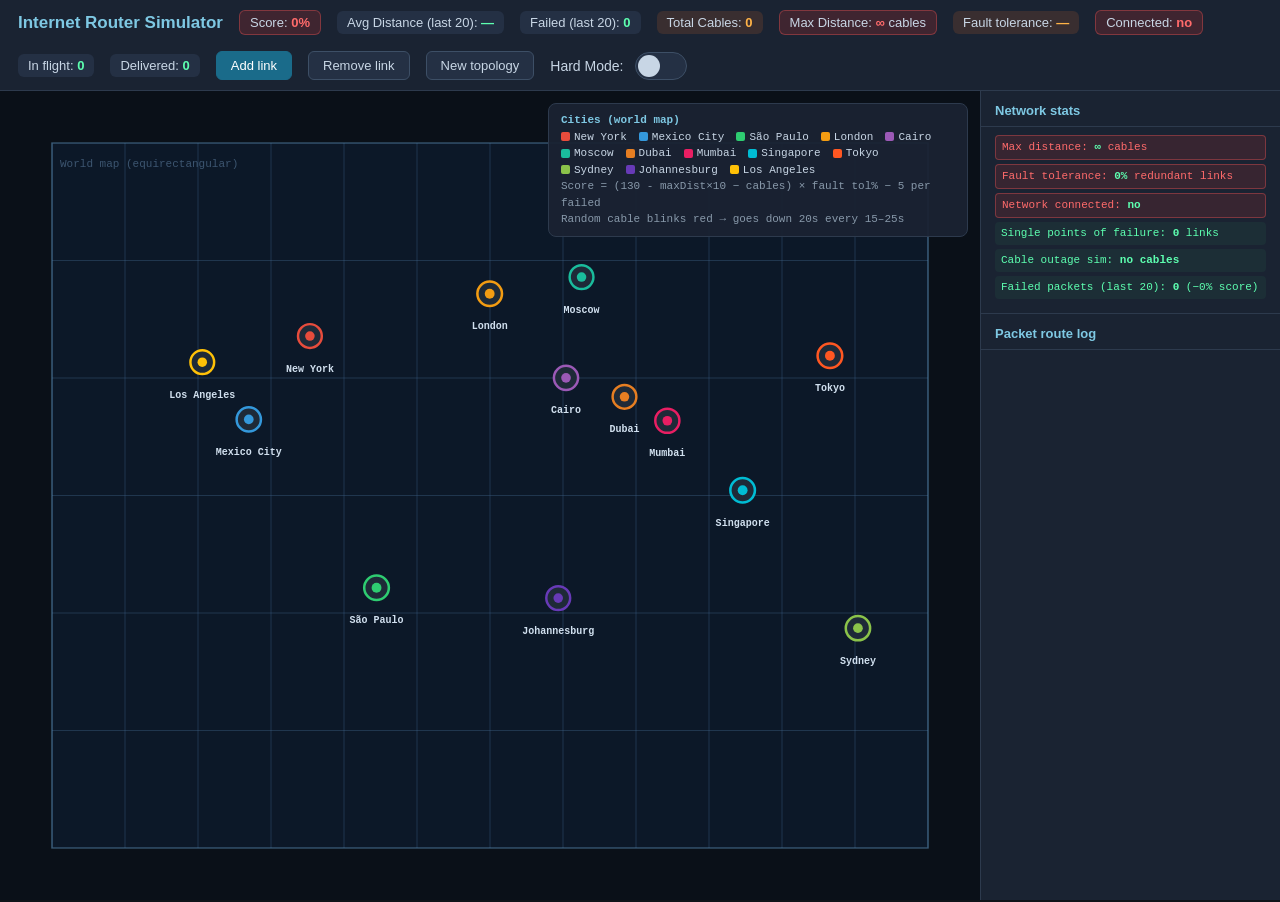
==== commit 207749a6: "Changed timing" ====
--- a/apps/metro.html
+++ b/apps/metro.html
@@ -961,7 +961,7 @@
 
       pkt.path = bfsPath(routerIdx, pkt.destRouter);
       if (!pkt.path || pkt.path.length < 2) {
-        pkt.anim += dt * 5;
+        pkt.anim += dt * 2;
         remaining.push(pkt);
         return;
       }
@@ -1322,7 +1322,7 @@
     const dt = Math.min(0.05, (ts - lastTime) / 1000 || 0.016);
     lastTime = ts;
     routers.forEach(r => {
-      r.queue.forEach(pkt => { pkt.anim += dt * 4; });
+      r.queue.forEach(pkt => { pkt.anim += dt * 0.01; });
     });
     updatePackets(dt);
     updateParticles(dt);
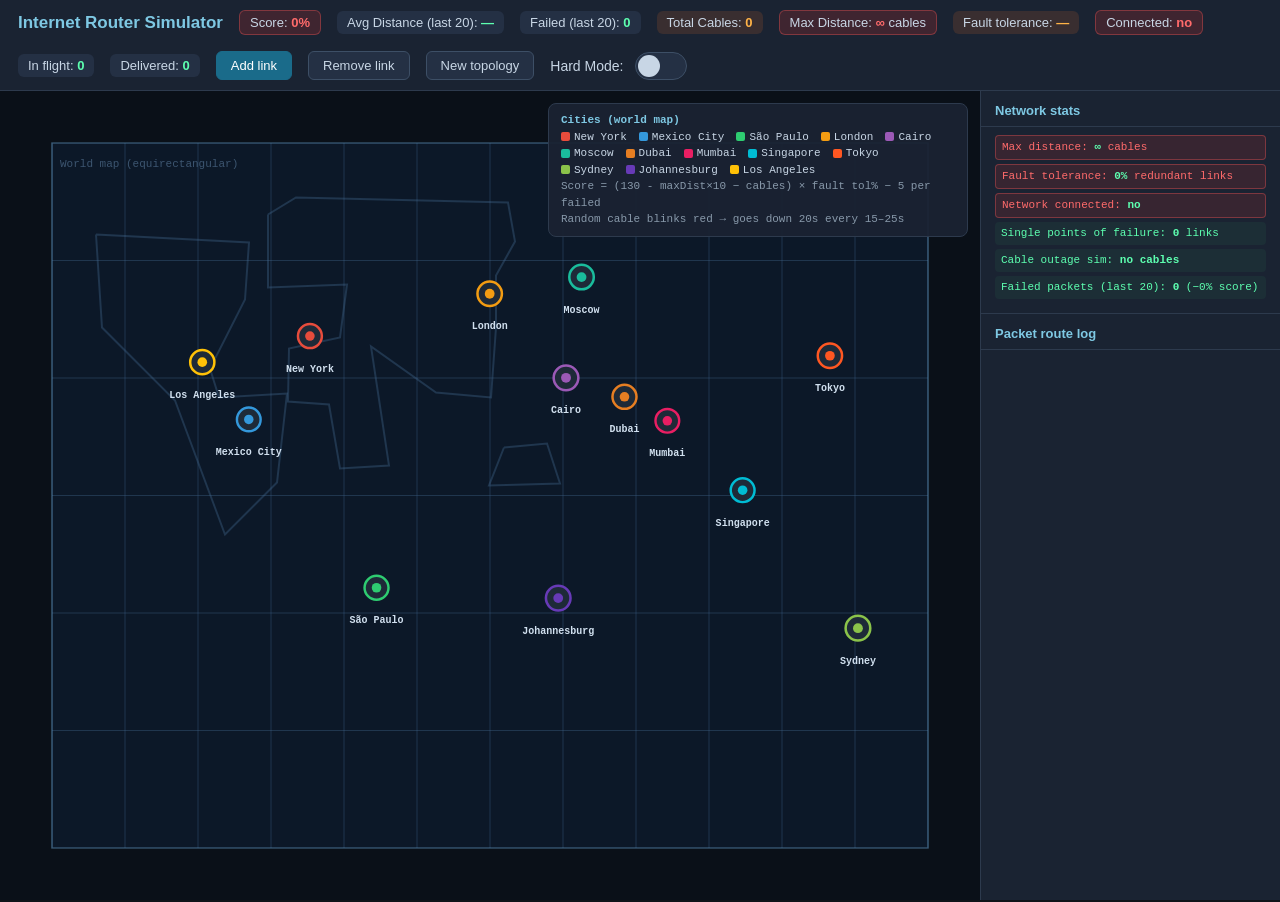
==== commit 4608e5b5: "Updated Canvas and added comparch" ====
--- a/apps/metro.html
+++ b/apps/metro.html
@@ -311,6 +311,43 @@
     { name: "Los Angeles", lat: 34.05, lon: -118.24 },
   ];
 
+  const WORLD_MAP = [[
+    {x: 96, y: 143.5},
+    {x: 249, y: 151.5},
+    {x: 245, y: 208.5},
+    {x: 210, y: 277.5},
+    {x: 219, y: 306.5},
+    {x: 287, y: 302.5},
+    {x: 277, y: 391.5},
+    {x: 225, y: 443.5},
+    {x: 175, y: 309.5},
+    {x: 102, y: 236.5}],
+
+
+    [{x: 268, y: 123.5},
+    {x: 268, y: 196.5},
+    {x: 347, y: 193.5},
+    {x: 340, y: 246.5},
+    {x: 289, y: 257.5},
+    {x: 288, y: 310.5},
+    {x: 329, y: 313.5},
+    {x: 340, y: 377.5},
+    {x: 389, y: 374.5},
+    {x: 371, y: 255.5},
+    {x: 436, y: 301.5},
+    {x: 491, y: 306.5},
+    {x: 496, y: 236.5},
+    {x: 496, y: 184.5},
+    {x: 515, y: 150.5},
+    {x: 508, y: 111.5},
+    {x: 296, y: 106.5}],
+
+    [{x: 504, y: 356.5},
+    {x: 489, y: 394.5},
+    {x: 560, y: 392.5},
+    {x: 547, y: 352.5}]
+  ]
+
   const ROUTER_COLORS = [
     "#e74c3c", "#3498db", "#2ecc71", "#f39c12", "#9b59b6",
     "#1abc9c", "#e67e22", "#e91e63", "#00bcd4", "#ff5722",
@@ -772,7 +809,6 @@
   }
 
   function updateOutageSimulation(dt) {
-    console.log(OUTAGE_MODE);
     if (!OUTAGE_MODE || (links.length === 0 || !isNetworkConnected())) {
       outage.phase = "wait";
       outage.linkIndex = -1;
@@ -1181,6 +1217,23 @@
     ctx.font = "11px Consolas, monospace";
     ctx.textAlign = "left";
     ctx.fillText("World map (equirectangular)", m + 8, m + 16);
+
+    // World Map
+    ctx.fillStyle = "#3c4652";
+    ctx.strokeStyle = "rgba(70,110,150,0.35)";
+    ctx.lineWidth = 2;
+    WORLD_MAP.forEach(continent => {
+      ctx.beginPath();
+      let start = continent[0];
+      ctx.moveTo(start.x, start.y);
+      for (let i = 1; i < continent.length; i++ ) {
+        let val = continent[i];
+        ctx.lineTo(val.x, val.y);
+      }
+      ctx.lineTo(start.x, start.y);
+      ctx.stroke();
+    })
+    
   }
 
   function draw() {
@@ -1340,6 +1393,7 @@
     const rect = canvas.getBoundingClientRect();
     const mx = e.clientX - rect.left;
     const my = e.clientY - rect.top;
+    console.log(mx, my);
     const ri = routerAt(mx, my);
 
     if (mode === "erase") {
@@ -1384,7 +1438,6 @@
   });
   document.getElementById("hardModeToggle").addEventListener("change", () => {
     OUTAGE_MODE = document.getElementById("hardModeToggle").checked;
-    console.log(OUTAGE_MODE)
   });
 
   window.addEventListener("resize", () => {
